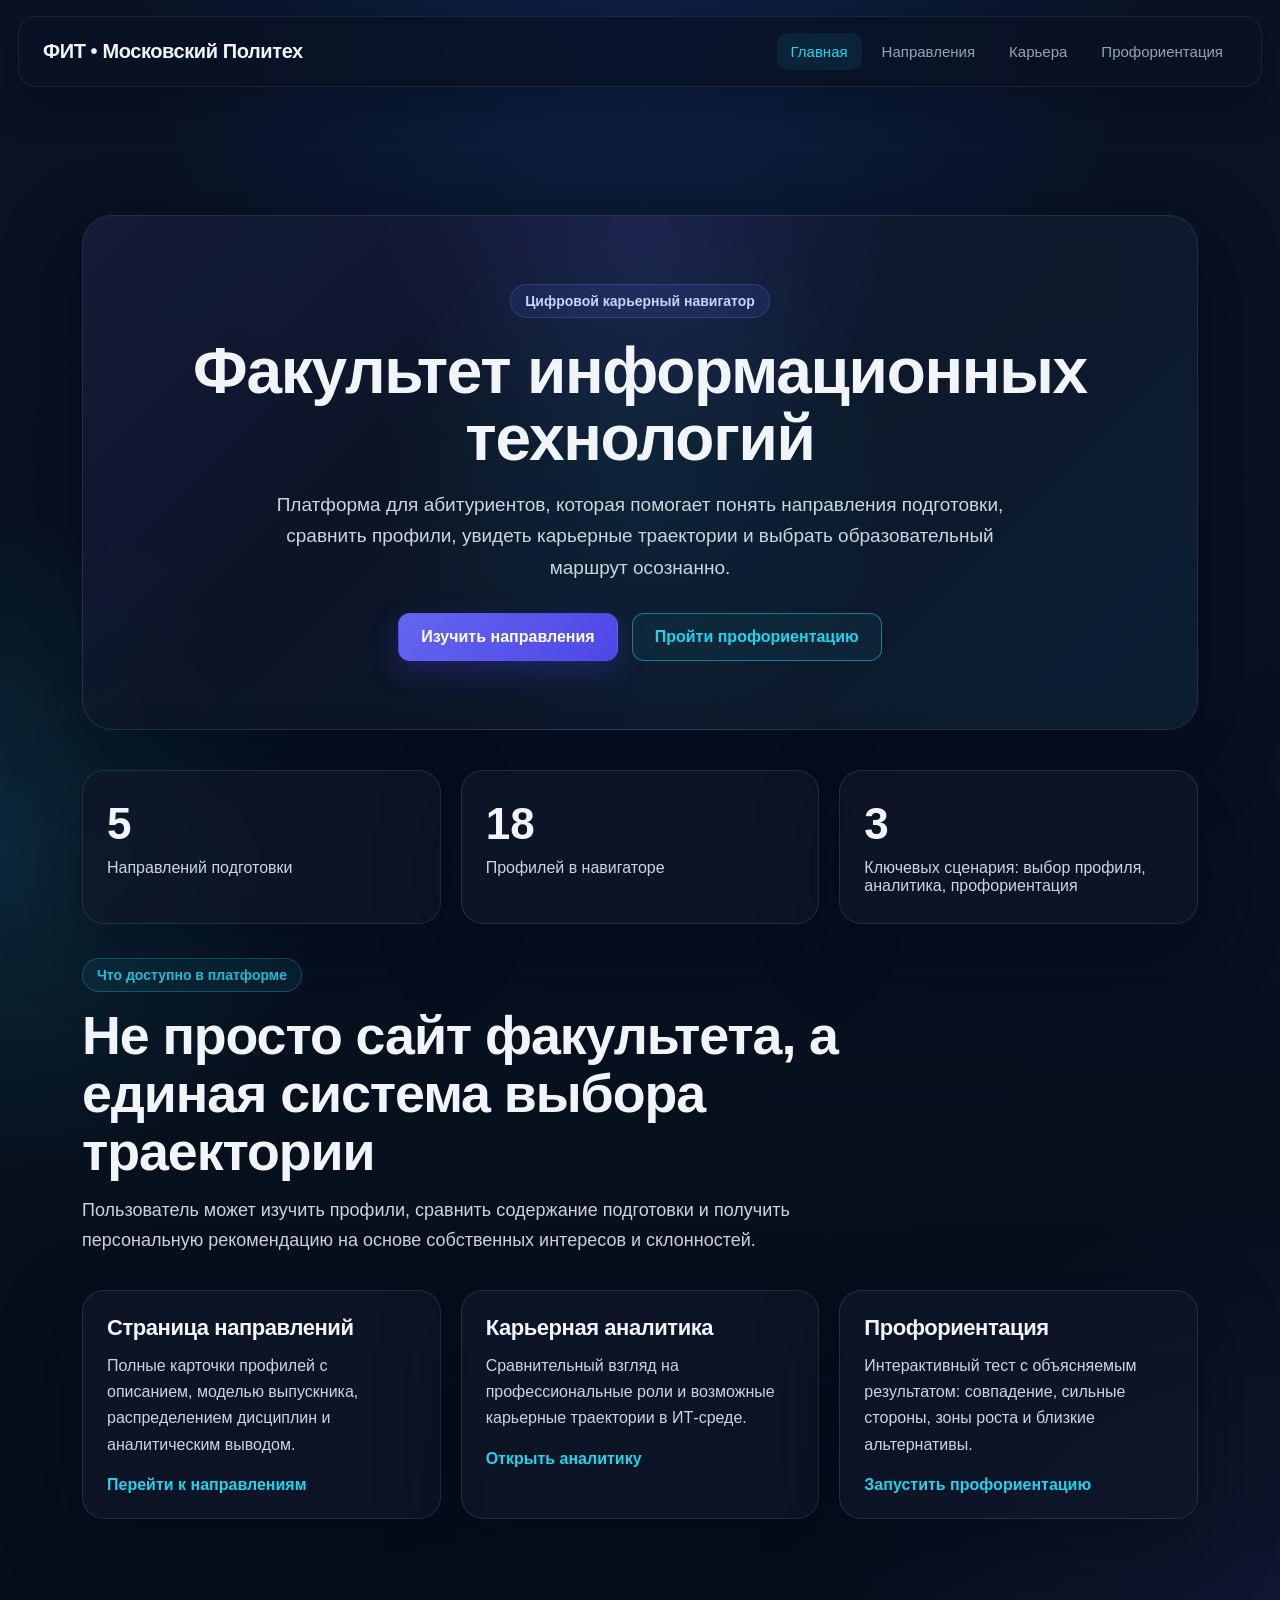
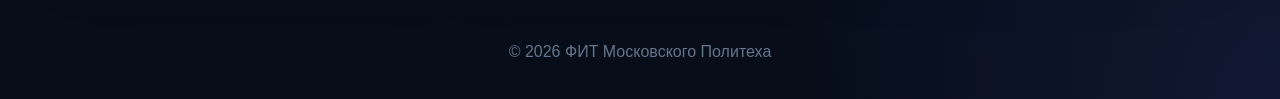
==== index.html @ 4e808062 "Add files via upload" ====
<!DOCTYPE html>
<html lang="ru">
<head>
  <meta charset="UTF-8">
  <meta name="viewport" content="width=device-width, initial-scale=1.0">
  <title>ФИТ | Московский Политех</title>
  <link rel="stylesheet" href="css/style.css">
</head>
<body>

<header class="navbar">
  <div class="logo">ФИТ • Московский Политех</div>
  <nav>
    <a href="index.html" class="active">Главная</a>
    <a href="programs.html">Направления</a>
    <a href="career.html">Карьера</a>
    <a href="navigator.html">Профориентация</a>
  </nav>
</header>

<main class="page-main">
  <section class="hero">
    <div class="content">
      <div class="hero-panel fade-in">
        <div class="hero-badge">Цифровой карьерный навигатор</div>
        <h1>Факультет информационных технологий</h1>
        <p>
          Платформа для абитуриентов, которая помогает понять направления подготовки,
          сравнить профили, увидеть карьерные траектории и выбрать образовательный маршрут осознанно.
        </p>
        <div class="hero-buttons">
          <a href="programs.html" class="primary-btn">Изучить направления</a>
          <a href="navigator.html" class="secondary-btn">Пройти профориентацию</a>
        </div>
      </div>
    </div>
  </section>

  <section class="stats">
    <div class="content">
      <div class="stats-grid">
        <div class="stat-card">
          <div class="stat-value">5</div>
          <div class="stat-label">Направлений подготовки</div>
        </div>
        <div class="stat-card">
          <div class="stat-value">18</div>
          <div class="stat-label">Профилей в навигаторе</div>
        </div>
        <div class="stat-card">
          <div class="stat-value">3</div>
          <div class="stat-label">Ключевых сценария: выбор профиля, аналитика, профориентация</div>
        </div>
      </div>
    </div>
  </section>

  <section class="section-block">
    <div class="content">
      <div class="page-hero">
        <div class="page-kicker">Что доступно в платформе</div>
        <h1>Не просто сайт факультета, а единая система выбора траектории</h1>
        <p>
          Пользователь может изучить профили, сравнить содержание подготовки и получить
          персональную рекомендацию на основе собственных интересов и склонностей.
        </p>
      </div>

      <div class="feature-grid">
        <article class="feature-card">
          <h3>Страница направлений</h3>
          <p>
            Полные карточки профилей с описанием, моделью выпускника,
            распределением дисциплин и аналитическим выводом.
          </p>
          <a class="feature-link" href="programs.html">Перейти к направлениям</a>
        </article>

        <article class="feature-card">
          <h3>Карьерная аналитика</h3>
          <p>
            Сравнительный взгляд на профессиональные роли и возможные
            карьерные траектории в ИТ-среде.
          </p>
          <a class="feature-link" href="career.html">Открыть аналитику</a>
        </article>

        <article class="feature-card">
          <h3>Профориентация</h3>
          <p>
            Интерактивный тест с объясняемым результатом: совпадение,
            сильные стороны, зоны роста и близкие альтернативы.
          </p>
          <a class="feature-link" href="navigator.html">Запустить профориентацию</a>
        </article>
      </div>
    </div>
  </section>
</main>

<footer>
  © 2026 ФИТ Московского Политеха
</footer>

</body>
</html>
---- css/style.css ----
/* ===== БАЗА ===== */

:root {
  --bg-main: #07111f;
  --bg-deep: #0b1220;
  --bg-panel: rgba(15, 23, 42, 0.78);
  --bg-panel-strong: rgba(12, 19, 34, 0.92);
  --bg-soft: rgba(30, 41, 59, 0.58);
  --line: rgba(148, 163, 184, 0.18);
  --line-strong: rgba(148, 163, 184, 0.28);
  --text-main: #f1f5f9;
  --text-soft: #cbd5e1;
  --text-muted: #94a3b8;
  --text-faint: #64748b;
  --accent: #22d3ee;
  --accent-soft: rgba(34, 211, 238, 0.14);
  --primary: #6366f1;
  --primary-soft: rgba(99, 102, 241, 0.16);
  --danger: #f87171;
  --shadow: 0 24px 80px rgba(2, 8, 23, 0.48);
  --radius-lg: 24px;
  --radius-md: 18px;
  --radius-sm: 12px;
  --content-width: 1180px;
}

* {
  box-sizing: border-box;
}

html {
  scroll-behavior: smooth;
}

body {
  margin: 0;
  font-family: "Inter", sans-serif;
  color: var(--text-main);
  background:
    radial-gradient(circle at top center, rgba(37, 99, 235, 0.16), transparent 28%),
    radial-gradient(circle at left center, rgba(34, 211, 238, 0.12), transparent 22%),
    radial-gradient(circle at right bottom, rgba(99, 102, 241, 0.12), transparent 24%),
    linear-gradient(180deg, #091325 0%, #07111f 55%, #060d18 100%);
  display: flex;
  flex-direction: column;
  min-height: 100vh;
}

body::before {
  content: "";
  position: fixed;
  inset: 0;
  pointer-events: none;
  background-image:
    linear-gradient(rgba(148, 163, 184, 0.025) 1px, transparent 1px),
    linear-gradient(90deg, rgba(148, 163, 184, 0.025) 1px, transparent 1px);
  background-size: 34px 34px;
  mask-image: radial-gradient(circle at center, black 45%, transparent 92%);
  opacity: 0.5;
}

main {
  flex: 1;
  position: relative;
  z-index: 1;
}

a,
button {
  transition: 0.25s ease;
}

h1,
h2,
h3,
h4 {
  margin: 0;
  letter-spacing: -0.02em;
}

p {
  margin: 0;
  color: var(--text-soft);
  line-height: 1.65;
}

/* ===== ОБЩИЕ КОНТЕЙНЕРЫ ===== */

.content {
  max-width: var(--content-width);
  margin: 0 auto;
  padding: 0 32px;
}

.section-block {
  margin-top: 34px;
}

.page-hero {
  max-width: 820px;
  margin-bottom: 34px;
}

.page-kicker {
  display: inline-block;
  margin-bottom: 14px;
  padding: 8px 14px;
  border: 1px solid rgba(34, 211, 238, 0.3);
  background: rgba(34, 211, 238, 0.08);
  color: var(--accent);
  border-radius: 999px;
  font-size: 14px;
  font-weight: 700;
}

.page-hero h1 {
  font-size: clamp(34px, 4.2vw, 54px);
  line-height: 1.08;
  margin-bottom: 16px;
}

.page-hero p {
  font-size: 18px;
  color: var(--text-soft);
}

.page-panel {
  background: var(--bg-panel);
  border: 1px solid var(--line);
  border-radius: var(--radius-lg);
  padding: 28px;
  box-shadow: var(--shadow);
  backdrop-filter: blur(14px);
}

.section-caption {
  margin-bottom: 18px;
  color: var(--text-muted);
  font-size: 15px;
}

/* ===== НАВБАР ===== */

.navbar {
  position: sticky;
  top: 0;
  z-index: 50;
  display: flex;
  justify-content: space-between;
  align-items: center;
  max-width: calc(var(--content-width) + 64px);
  margin: 16px auto 0;
  padding: 16px 24px;
  width: calc(100% - 24px);
  background: rgba(9, 19, 37, 0.78);
  border: 1px solid rgba(148, 163, 184, 0.12);
  border-radius: 18px;
  backdrop-filter: blur(16px);
  box-shadow: 0 16px 40px rgba(2, 8, 23, 0.28);
}

.logo {
  font-size: 20px;
  font-weight: 800;
  color: var(--text-main);
  letter-spacing: -0.02em;
}

.navbar nav {
  display: flex;
  align-items: center;
  gap: 6px;
}

.navbar a {
  color: var(--text-muted);
  text-decoration: none;
  margin-left: 0;
  padding: 10px 14px;
  border-radius: 10px;
  font-size: 15px;
}

.navbar a:hover {
  color: var(--text-main);
  background: rgba(255, 255, 255, 0.04);
}

.navbar a.active,
.btn-nav {
  color: var(--accent);
  background: rgba(34, 211, 238, 0.08);
}

/* ===== КНОПКИ ===== */

.primary-btn,
.secondary-btn {
  display: inline-flex;
  align-items: center;
  justify-content: center;
  gap: 10px;
  min-height: 48px;
  padding: 12px 22px;
  border-radius: 12px;
  text-decoration: none;
  border: 1px solid transparent;
  font-size: 16px;
  font-weight: 600;
  cursor: pointer;
}

.primary-btn {
  background: linear-gradient(135deg, #6366f1 0%, #4f46e5 100%);
  color: white;
  box-shadow: 0 10px 28px rgba(79, 70, 229, 0.28);
}

.primary-btn:hover {
  transform: translateY(-1px);
  box-shadow: 0 16px 34px rgba(79, 70, 229, 0.34);
}

.secondary-btn {
  border: 1px solid rgba(34, 211, 238, 0.5);
  color: var(--accent);
  background: rgba(34, 211, 238, 0.06);
}

.secondary-btn:hover {
  transform: translateY(-1px);
  background: rgba(34, 211, 238, 0.12);
}

/* ===== ГЛАВНАЯ ===== */

.hero {
  padding: 72px 0 22px;
}

.hero-panel {
  position: relative;
  text-align: center;
  overflow: hidden;
  padding: 68px 24px;
  background:
    radial-gradient(circle at top center, rgba(99, 102, 241, 0.18), transparent 34%),
    radial-gradient(circle at center, rgba(34, 211, 238, 0.07), transparent 42%),
    var(--bg-panel);
  border: 1px solid var(--line);
  border-radius: 30px;
  box-shadow: var(--shadow);
  backdrop-filter: blur(14px);
}

.hero-panel::before {
  content: "";
  position: absolute;
  inset: 0;
  background: linear-gradient(135deg, rgba(99, 102, 241, 0.09), transparent 34%, rgba(34, 211, 238, 0.05));
  pointer-events: none;
}

.hero-panel > * {
  position: relative;
  z-index: 1;
}

.hero-badge {
  display: inline-flex;
  padding: 8px 14px;
  border-radius: 999px;
  background: rgba(99, 102, 241, 0.12);
  border: 1px solid rgba(99, 102, 241, 0.3);
  color: #c7d2fe;
  font-weight: 700;
  font-size: 14px;
  margin-bottom: 20px;
}

.hero h1 {
  max-width: 900px;
  margin: 0 auto 18px;
  font-size: clamp(40px, 5vw, 64px);
  line-height: 1.04;
}

.hero p {
  max-width: 760px;
  margin: 0 auto;
  font-size: 19px;
  color: var(--text-soft);
}

.hero-buttons {
  display: flex;
  justify-content: center;
  flex-wrap: wrap;
  gap: 14px;
  margin-top: 30px;
}

.stats {
  padding: 18px 0 0;
}

.stats-grid {
  display: grid;
  grid-template-columns: repeat(3, minmax(0, 1fr));
  gap: 20px;
}

.stat-card {
  background: var(--bg-panel);
  border: 1px solid var(--line);
  border-radius: 22px;
  padding: 28px 24px;
  box-shadow: var(--shadow);
  backdrop-filter: blur(12px);
}

.stat-value {
  font-size: clamp(32px, 4vw, 44px);
  font-weight: 800;
  color: var(--text-main);
  margin-bottom: 10px;
}

.stat-label {
  color: var(--text-soft);
  font-size: 16px;
}

.feature-grid {
  display: grid;
  grid-template-columns: repeat(3, minmax(0, 1fr));
  gap: 20px;
}

.feature-card {
  background: var(--bg-panel);
  border: 1px solid var(--line);
  border-radius: 22px;
  padding: 24px;
  box-shadow: var(--shadow);
}

.feature-card h3 {
  font-size: 22px;
  margin-bottom: 12px;
}

.feature-card p {
  margin-bottom: 18px;
}

.feature-link {
  display: inline-flex;
  color: var(--accent);
  font-weight: 600;
  text-decoration: none;
}

/* ===== НАПРАВЛЕНИЯ ===== */

.page-main {
  padding: 56px 0 90px;
}

.accordion {
  background: transparent;
  border-radius: 0;
  padding: 0;
  backdrop-filter: none;
}

.accordion-item {
  margin-bottom: 16px;
  border-radius: 18px;
  overflow: hidden;
  background: rgba(9, 19, 37, 0.72);
  border: 1px solid var(--line);
  box-shadow: 0 12px 28px rgba(2, 8, 23, 0.24);
}

.accordion-header {
  padding: 22px 24px;
  cursor: pointer;
  transition: 0.25s ease;
}

.accordion-header h3 {
  font-size: 24px;
  line-height: 1.3;
}

.accordion-header:hover {
  background: rgba(99, 102, 241, 0.1);
}

.accordion-content {
  max-height: 0;
  overflow: hidden;
  transition: max-height 0.45s ease;
}

.accordion-content.open {
  max-height: 2600px;
}

.profile-card {
  padding: 22px 24px;
  border-top: 1px solid rgba(255, 255, 255, 0.06);
  cursor: pointer;
  transition: 0.25s ease;
}

.profile-card:hover {
  background: rgba(255, 255, 255, 0.025);
}

.profile-card h4 {
  font-size: 22px;
  margin-bottom: 10px;
}

.profile-card p {
  color: var(--text-soft);
}

/* ===== КАРЬЕРА ===== */

.chart-shell {
  background: var(--bg-panel);
  border: 1px solid var(--line);
  border-radius: 26px;
  padding: 28px;
  box-shadow: var(--shadow);
  margin-top: 26px;
}

.chart-header {
  max-width: 760px;
  margin-bottom: 18px;
}

.chart-header h2 {
  font-size: 28px;
  margin-bottom: 10px;
}

.chart-header p {
  color: var(--text-soft);
}

.chart-canvas-wrap {
  position: relative;
  min-height: 360px;
}

.insight-grid {
  display: grid;
  grid-template-columns: repeat(3, minmax(0, 1fr));
  gap: 20px;
  margin-top: 26px;
}

.insight-card {
  background: var(--bg-panel);
  border: 1px solid var(--line);
  border-radius: 22px;
  padding: 24px;
  box-shadow: var(--shadow);
}

.insight-card h3 {
  font-size: 20px;
  margin-bottom: 10px;
}

/* ===== ПРОФОРИЕНТАЦИЯ ===== */

.navigator-wrapper {
  display: flex;
  justify-content: center;
  padding: 22px 0 90px;
}

.navigator-card {
  display: none;
  max-width: 980px;
  width: 100%;
  background: var(--bg-panel);
  padding: 40px;
  border-radius: 26px;
  backdrop-filter: blur(12px);
  box-shadow: var(--shadow);
  border: 1px solid var(--line);
}

.navigator-card.active {
  display: block;
}

.navigator-intro {
  max-width: 700px;
  margin-bottom: 10px;
}

.navigator-intro h1 {
  margin-bottom: 14px;
  font-size: clamp(32px, 4vw, 48px);
}

.navigator-intro p {
  font-size: 18px;
}

.progress-bar {
  width: 100%;
  height: 10px;
  background: rgba(148, 163, 184, 0.18);
  border-radius: 999px;
  overflow: hidden;
  margin-bottom: 28px;
}

#progress {
  width: 0;
  height: 100%;
  background: linear-gradient(90deg, #6366f1 0%, #22d3ee 100%);
  transition: width 0.3s ease;
}

.answers {
  display: flex;
  flex-direction: column;
  gap: 15px;
}

.answer-btn {
  padding: 16px 18px;
  border-radius: 14px;
  background: rgba(99, 102, 241, 0.12);
  cursor: pointer;
  transition: 0.25s;
  border: 1px solid rgba(99, 102, 241, 0.16);
}

.answer-btn:hover {
  background: rgba(99, 102, 241, 0.22);
  transform: translateY(-1px);
}

.result-card canvas {
  margin: 24px 0 6px;
}

.result-main-title {
  font-size: 28px;
  font-weight: 800;
  line-height: 1.25;
}

.result-subtitle {
  margin-top: 8px;
  color: var(--text-soft);
  font-size: 18px;
}

.result-percent {
  margin-top: 10px;
  color: var(--accent);
  font-size: 22px;
  font-weight: 800;
}

.result-section {
  margin-top: 28px;
}

.result-section h3 {
  margin-bottom: 14px;
  font-size: 28px;
  line-height: 1.25;
}

.result-paragraph {
  color: var(--text-soft);
  line-height: 1.7;
  margin: 10px 0 0;
}

.result-list {
  padding-left: 24px;
  margin: 0;
}

.result-list li {
  margin-bottom: 8px;
  line-height: 1.65;
  color: #e2e8f0;
}

.ordered-list {
  padding-left: 28px;
}

.type-badge {
  display: inline-block;
  padding: 10px 14px;
  border-radius: 999px;
  background: rgba(34, 211, 238, 0.12);
  border: 1px solid rgba(34, 211, 238, 0.35);
  color: var(--accent);
  font-weight: 700;
  margin-bottom: 12px;
}

.danger-title {
  color: var(--danger);
}

.factor-table {
  border-radius: 16px;
  overflow: hidden;
  border: 1px solid rgba(255, 255, 255, 0.08);
  background: rgba(15, 23, 42, 0.45);
}

.factor-row {
  display: grid;
  grid-template-columns: 2fr 1fr 1fr;
  gap: 12px;
  padding: 14px 16px;
  border-bottom: 1px solid rgba(255, 255, 255, 0.06);
}

.factor-row:last-child {
  border-bottom: none;
}

.factor-head {
  background: rgba(99, 102, 241, 0.12);
  font-weight: 700;
  color: var(--text-soft);
}

.alternative-list {
  display: grid;
  gap: 14px;
}

.alternative-card {
  background: rgba(15, 23, 42, 0.45);
  border: 1px solid rgba(255, 255, 255, 0.06);
  border-radius: 16px;
  padding: 16px;
}

.alternative-card strong {
  display: block;
  margin-bottom: 6px;
  font-size: 17px;
}

.alternative-card span {
  display: inline-block;
  margin-bottom: 10px;
  color: var(--accent);
  font-weight: 700;
}

.alternative-card p {
  margin: 0;
  color: var(--text-soft);
  line-height: 1.55;
}

/* ===== МОДАЛЬНОЕ ОКНО ===== */

.modal-overlay {
  position: fixed;
  inset: 0;
  background: rgba(7, 12, 22, 0.84);
  display: flex;
  justify-content: center;
  align-items: center;
  z-index: 1000;
  padding: 24px;
  backdrop-filter: blur(8px);
}

.modal-window {
  background: var(--bg-panel-strong);
  color: white;
  padding: 30px;
  width: min(920px, 100%);
  max-height: 90vh;
  overflow-y: auto;
  border-radius: 22px;
  border: 1px solid var(--line);
  box-shadow: var(--shadow);
}

.modal-window h2 {
  font-size: 32px;
  margin-bottom: 18px;
}

.modal-window h3 {
  font-size: 24px;
  margin: 26px 0 12px;
}

.modal-window ul {
  margin: 0;
  padding-left: 22px;
}

.modal-window li {
  margin-bottom: 8px;
  line-height: 1.6;
  color: var(--text-soft);
}

.modal-window p {
  color: var(--text-soft);
}

.modal-close {
  float: right;
  cursor: pointer;
  font-size: 28px;
  color: var(--text-muted);
}

.modal-close:hover {
  color: var(--text-main);
}

/* ===== FOOTER ===== */

footer {
  position: relative;
  z-index: 1;
  text-align: center;
  padding: 34px 20px 38px;
  color: var(--text-faint);
}

/* ===== АНИМАЦИЯ ===== */

.fade-in {
  animation: fadeIn 0.6s ease;
}

@keyframes fadeIn {
  from {
    opacity: 0;
    transform: translateY(12px);
  }
  to {
    opacity: 1;
    transform: translateY(0);
  }
}

/* ===== АДАПТИВ ===== */

@media (max-width: 1100px) {
  .stats-grid,
  .feature-grid,
  .insight-grid {
    grid-template-columns: 1fr;
  }
}

@media (max-width: 900px) {
  .navbar {
    flex-direction: column;
    align-items: stretch;
    gap: 12px;
  }

  .navbar nav {
    flex-wrap: wrap;
    justify-content: flex-start;
  }

  .content {
    padding: 0 20px;
  }

  .hero {
    padding-top: 48px;
  }

  .hero-panel {
    padding: 48px 20px;
  }

  .page-main {
    padding-top: 40px;
  }

  .navigator-card {
    padding: 28px 20px;
  }

  .modal-window {
    padding: 24px 20px;
  }

  .factor-row {
    grid-template-columns: 1.5fr 0.8fr 1fr;
    font-size: 14px;
  }
}

@media (max-width: 640px) {
  .logo {
    font-size: 18px;
  }

  .navbar {
    width: calc(100% - 14px);
    margin-top: 8px;
    padding: 14px 16px;
  }

  .navbar a {
    font-size: 14px;
    padding: 9px 12px;
  }

  .page-hero h1,
  .hero h1 {
    font-size: 34px;
  }

  .page-hero p,
  .hero p,
  .navigator-intro p {
    font-size: 16px;
  }

  .result-main-title {
    font-size: 23px;
  }

  .result-subtitle {
    font-size: 16px;
  }

  .result-percent {
    font-size: 18px;
  }

  .result-section h3,
  .chart-header h2,
  .modal-window h3 {
    font-size: 22px;
  }

  .factor-row {
    grid-template-columns: 1.4fr 0.8fr 1fr;
    gap: 8px;
    padding: 12px;
  }

  .hero-buttons {
    flex-direction: column;
    align-items: center;
  }

  .primary-btn,
  .secondary-btn {
    width: 100%;
    max-width: 320px;
  }
}
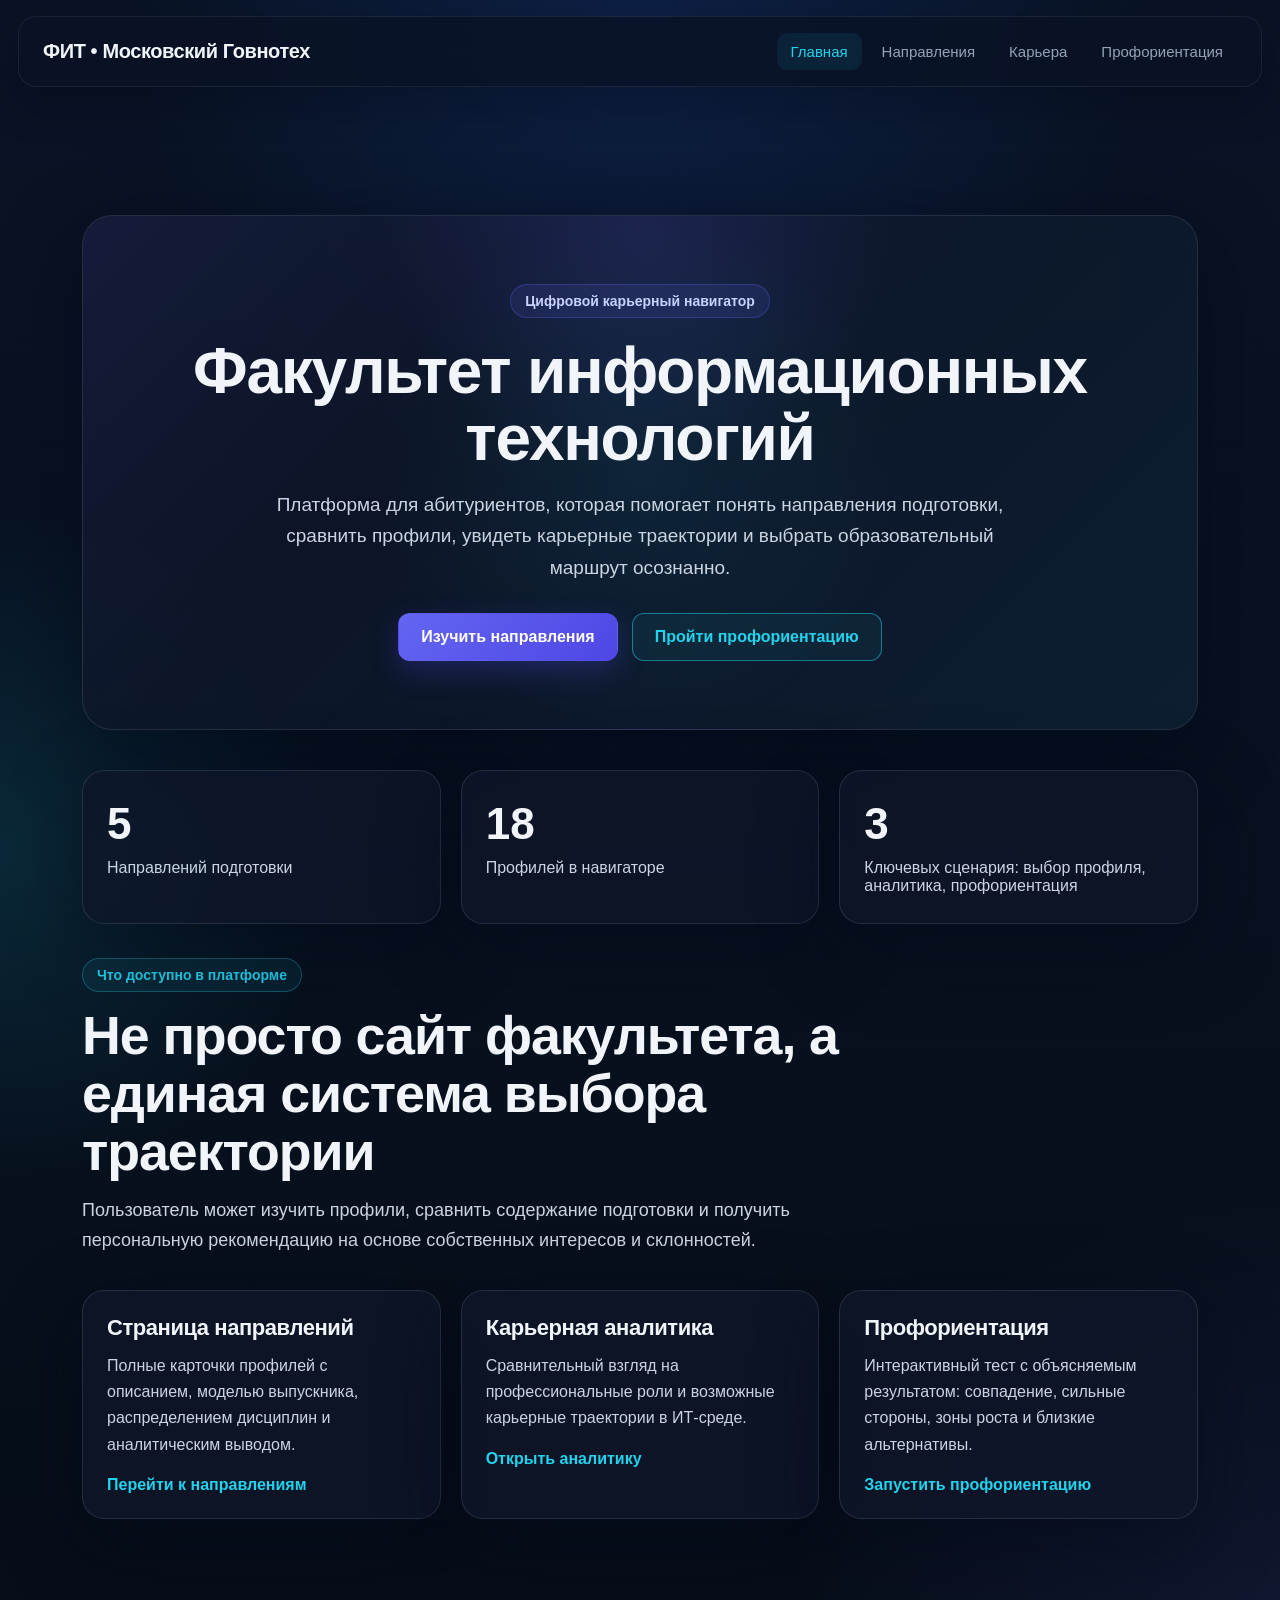
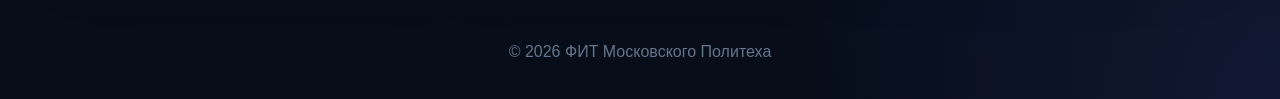
==== commit 52a438ab: "Update index.html" ====
--- a/index.html
+++ b/index.html
@@ -4,12 +4,13 @@
   <meta charset="UTF-8">
   <meta name="viewport" content="width=device-width, initial-scale=1.0">
   <title>ФИТ | Московский Политех</title>
+  <link rel="icon" type="image/png" href="polytech_logo_sizes_black.png">
   <link rel="stylesheet" href="css/style.css">
 </head>
 <body>
 
 <header class="navbar">
-  <div class="logo">ФИТ • Московский Политех</div>
+  <div class="logo">ФИТ • Московский Говнотех</div>
   <nav>
     <a href="index.html" class="active">Главная</a>
     <a href="programs.html">Направления</a>
@@ -103,4 +104,8 @@
 </footer>
 
 </body>
-</html>+
+</html>
+
+
+
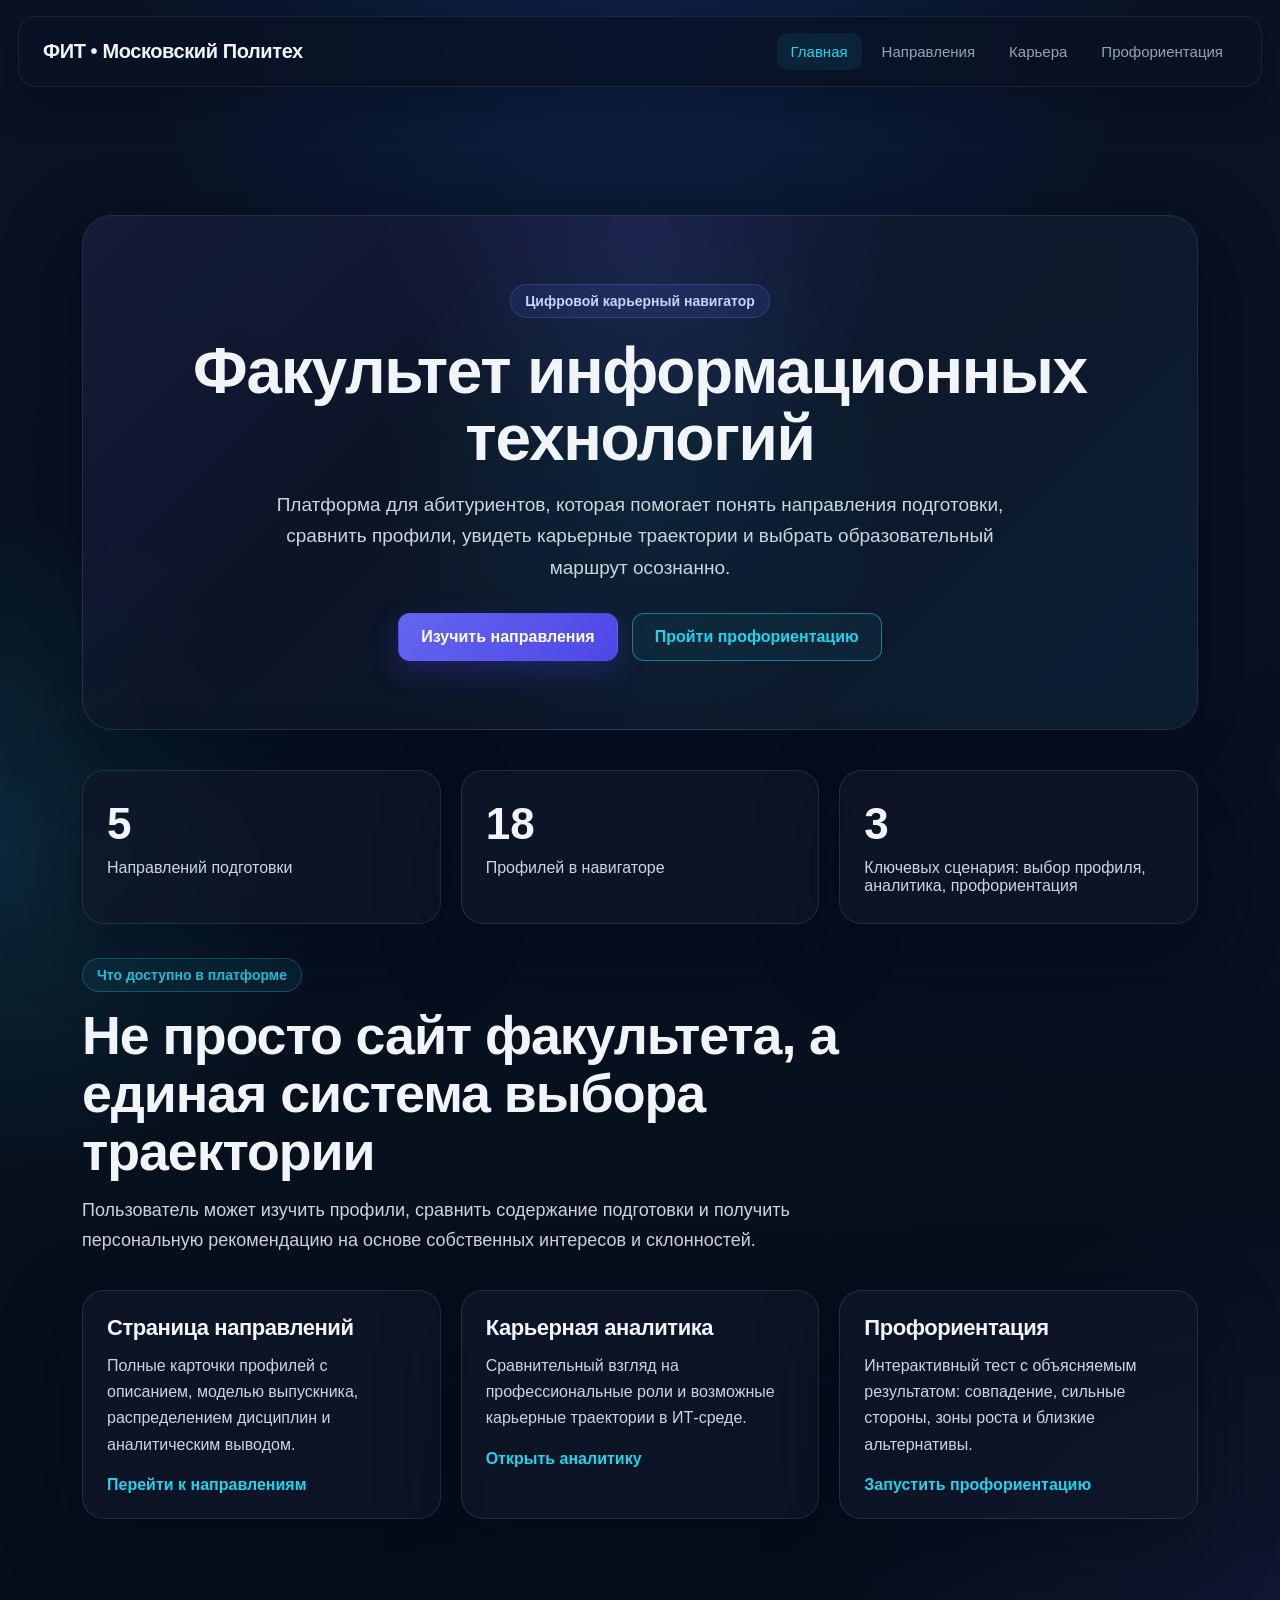
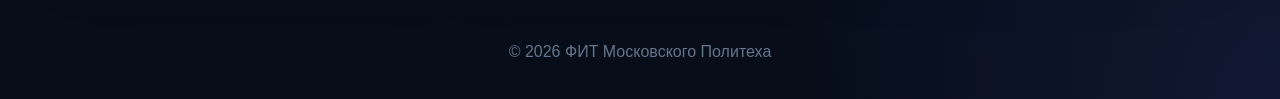
==== commit 4b2438ec: "Update index.html" ====
--- a/index.html
+++ b/index.html
@@ -10,7 +10,7 @@
 <body>
 
 <header class="navbar">
-  <div class="logo">ФИТ • Московский Говнотех</div>
+  <div class="logo">ФИТ • Московский Политех</div>
   <nav>
     <a href="index.html" class="active">Главная</a>
     <a href="programs.html">Направления</a>
@@ -109,3 +109,4 @@
 
 
 
+
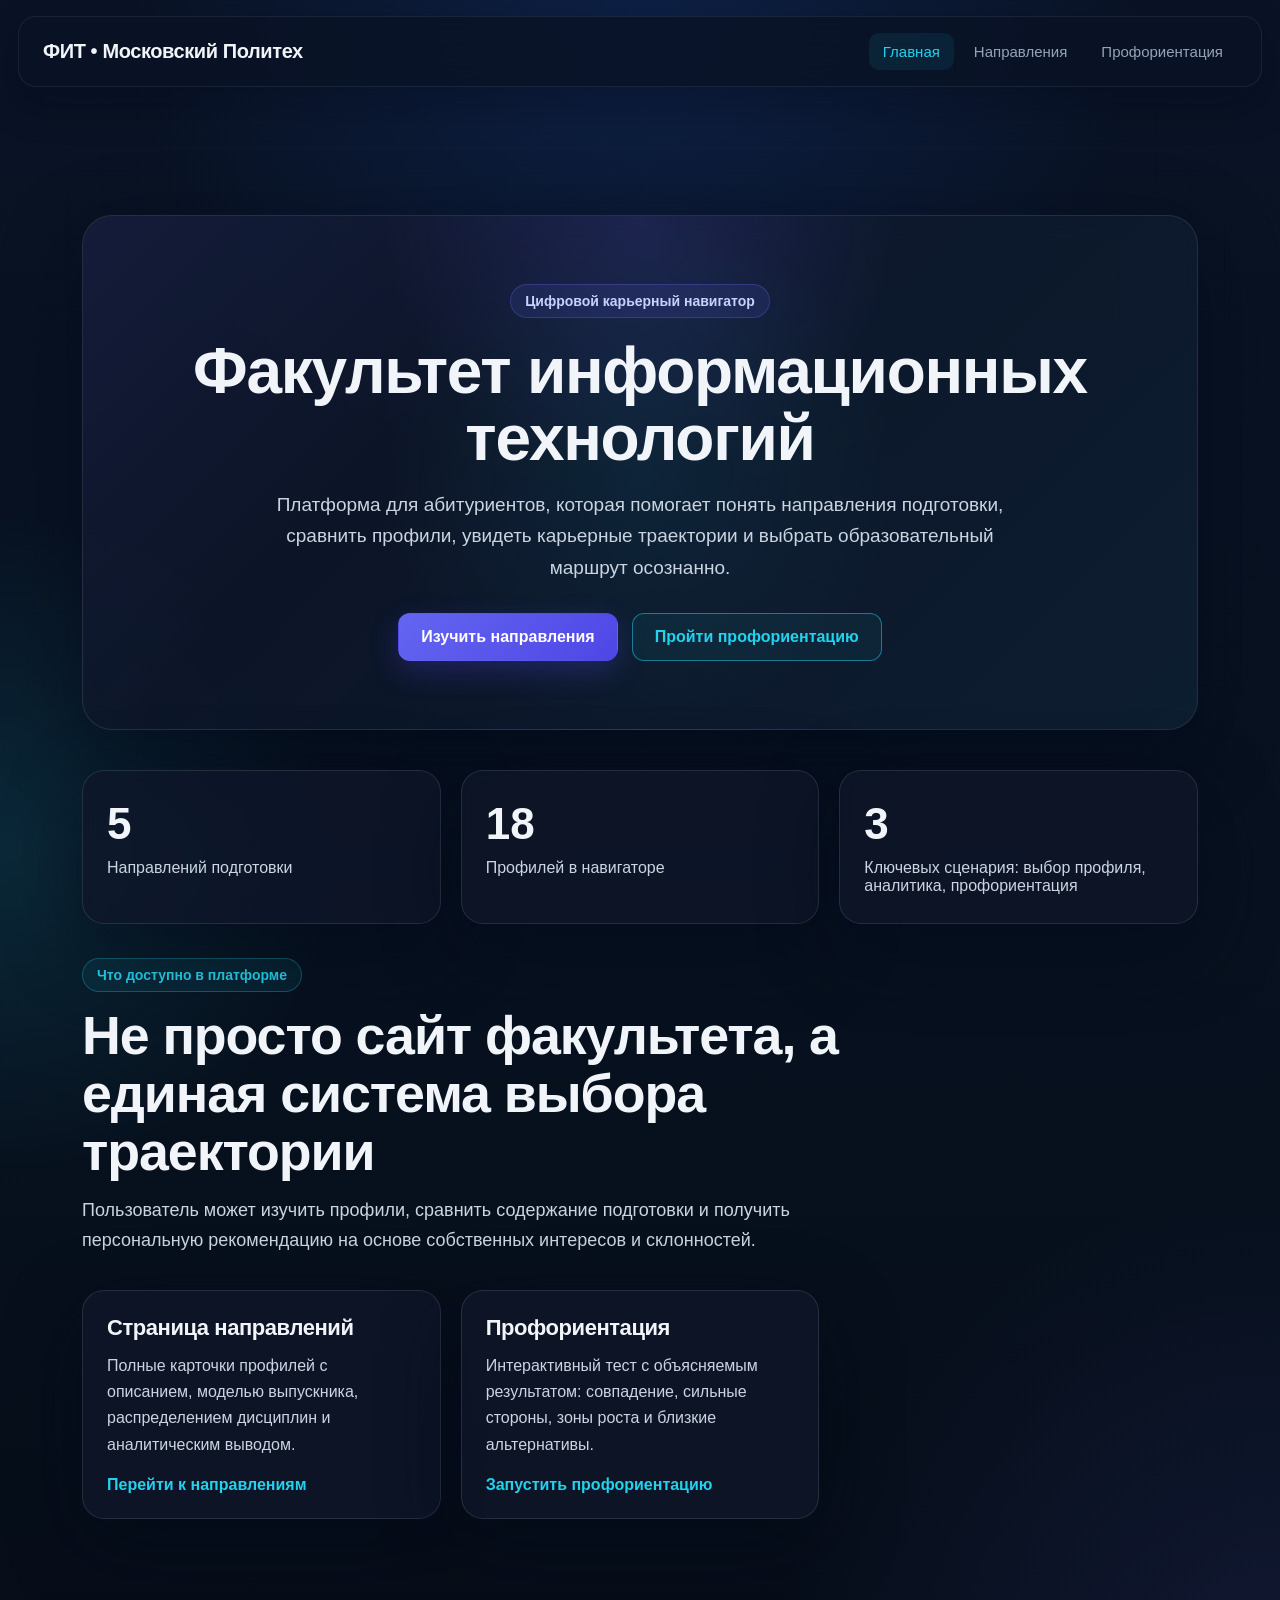
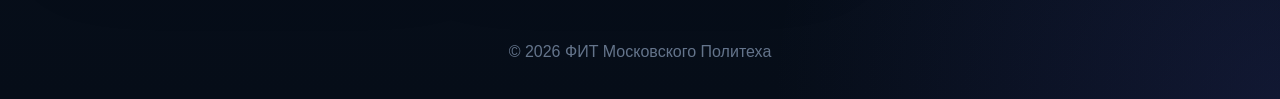
==== commit bbfebc6c: "Update index.html" ====
--- a/index.html
+++ b/index.html
@@ -14,7 +14,6 @@
   <nav>
     <a href="index.html" class="active">Главная</a>
     <a href="programs.html">Направления</a>
-    <a href="career.html">Карьера</a>
     <a href="navigator.html">Профориентация</a>
   </nav>
 </header>
@@ -77,14 +76,7 @@
           <a class="feature-link" href="programs.html">Перейти к направлениям</a>
         </article>
 
-        <article class="feature-card">
-          <h3>Карьерная аналитика</h3>
-          <p>
-            Сравнительный взгляд на профессиональные роли и возможные
-            карьерные траектории в ИТ-среде.
-          </p>
-          <a class="feature-link" href="career.html">Открыть аналитику</a>
-        </article>
+
 
         <article class="feature-card">
           <h3>Профориентация</h3>
@@ -104,9 +96,4 @@
 </footer>
 
 </body>
-
 </html>
-
-
-
-
--- a/css/style.css
+++ b/css/style.css
@@ -780,12 +780,28 @@
   .navbar {
     flex-direction: column;
     align-items: stretch;
-    gap: 12px;
+    gap: 10px;
+    padding: 14px 16px;
   }
 
   .navbar nav {
-    flex-wrap: wrap;
-    justify-content: flex-start;
+    width: 100%;
+    display: flex;
+    flex-wrap: nowrap;
+    gap: 8px;
+    overflow-x: auto;
+    -webkit-overflow-scrolling: touch;
+    scrollbar-width: none;
+    padding-bottom: 2px;
+  }
+
+  .navbar nav::-webkit-scrollbar {
+    display: none;
+  }
+
+  .navbar a {
+    flex: 0 0 auto;
+    white-space: nowrap;
   }
 
   .content {
@@ -815,6 +831,155 @@
   .factor-row {
     grid-template-columns: 1.5fr 0.8fr 1fr;
     font-size: 14px;
+  }
+}
+
+.accordion-header-main {
+  display: flex;
+  justify-content: space-between;
+  align-items: flex-start;
+  gap: 18px;
+}
+
+.accordion-header-text {
+  min-width: 0;
+}
+
+.accordion-header-text p {
+  margin-top: 10px;
+  color: #94a3b8;
+}
+
+.accordion-header-icon {
+  flex: 0 0 auto;
+  font-size: 26px;
+  line-height: 1;
+  color: #22d3ee;
+  font-weight: 700;
+}
+
+.profile-card-main {
+  display: flex;
+  justify-content: space-between;
+  align-items: flex-start;
+  gap: 18px;
+  flex-wrap: wrap;
+}
+
+.profile-card-text {
+  flex: 1;
+  min-width: 260px;
+}
+
+.profile-card-text h4 {
+  margin-bottom: 10px;
+}
+
+.profile-card-type {
+  margin-top: 12px;
+  color: #22d3ee;
+  font-size: 14px;
+}
+
+.profile-card-link {
+  color: #94a3b8;
+  font-size: 14px;
+}
+
+.modal-top {
+  margin-bottom: 24px;
+}
+
+.modal-program-label {
+  color: #22d3ee;
+  font-size: 14px;
+  font-weight: 700;
+  margin-bottom: 10px;
+}
+
+.modal-description {
+  margin-top: 14px;
+}
+
+.modal-section {
+  margin-top: 22px;
+}
+
+.modal-chart-wrap {
+  margin-top: 14px;
+  background: rgba(15, 23, 42, 0.45);
+  border: 1px solid rgba(255, 255, 255, 0.08);
+  border-radius: 16px;
+  padding: 18px;
+}
+
+.rating-grid {
+  display: grid;
+  grid-template-columns: repeat(auto-fit, minmax(200px, 1fr));
+  gap: 12px;
+  margin-top: 12px;
+}
+
+.rating-card {
+  background: rgba(15, 23, 42, 0.45);
+  border: 1px solid rgba(255, 255, 255, 0.08);
+  border-radius: 14px;
+  padding: 14px;
+}
+
+.rating-label {
+  color: #94a3b8;
+  font-size: 14px;
+}
+
+.rating-value {
+  font-size: 24px;
+  font-weight: 800;
+  margin-top: 6px;
+}
+
+@media (max-width: 640px) {
+  .accordion-header {
+    padding: 18px 16px;
+  }
+
+  .accordion-header h3 {
+    font-size: 18px;
+    line-height: 1.35;
+  }
+
+  .accordion-header-text p {
+    font-size: 14px;
+  }
+
+  .accordion-header-icon {
+    font-size: 22px;
+  }
+
+  .profile-card {
+    padding: 18px 16px;
+  }
+
+  .profile-card-text {
+    min-width: 0;
+  }
+
+  .profile-card h4 {
+    font-size: 18px;
+    line-height: 1.35;
+  }
+
+  .profile-card-link {
+    width: 100%;
+    margin-top: 6px;
+  }
+
+  .modal-chart-wrap {
+    padding: 12px;
+  }
+
+  .rating-grid {
+    grid-template-columns: 1fr;
   }
 }
 
@@ -879,4 +1044,27 @@
     width: 100%;
     max-width: 320px;
   }
-}+}
+
+#questionTitle {
+  margin-bottom: 30px;
+  line-height: 1.3;
+}
+
+.skills-chart-wrap {
+  position: relative;
+  width: 100%;
+  height: 520px;
+  margin: 24px 0 10px;
+}
+
+#skillsChart {
+  width: 100% !important;
+  height: 100% !important;
+}
+
+@media (max-width: 768px) {
+  .skills-chart-wrap {
+    height: 420px;
+  }
+}
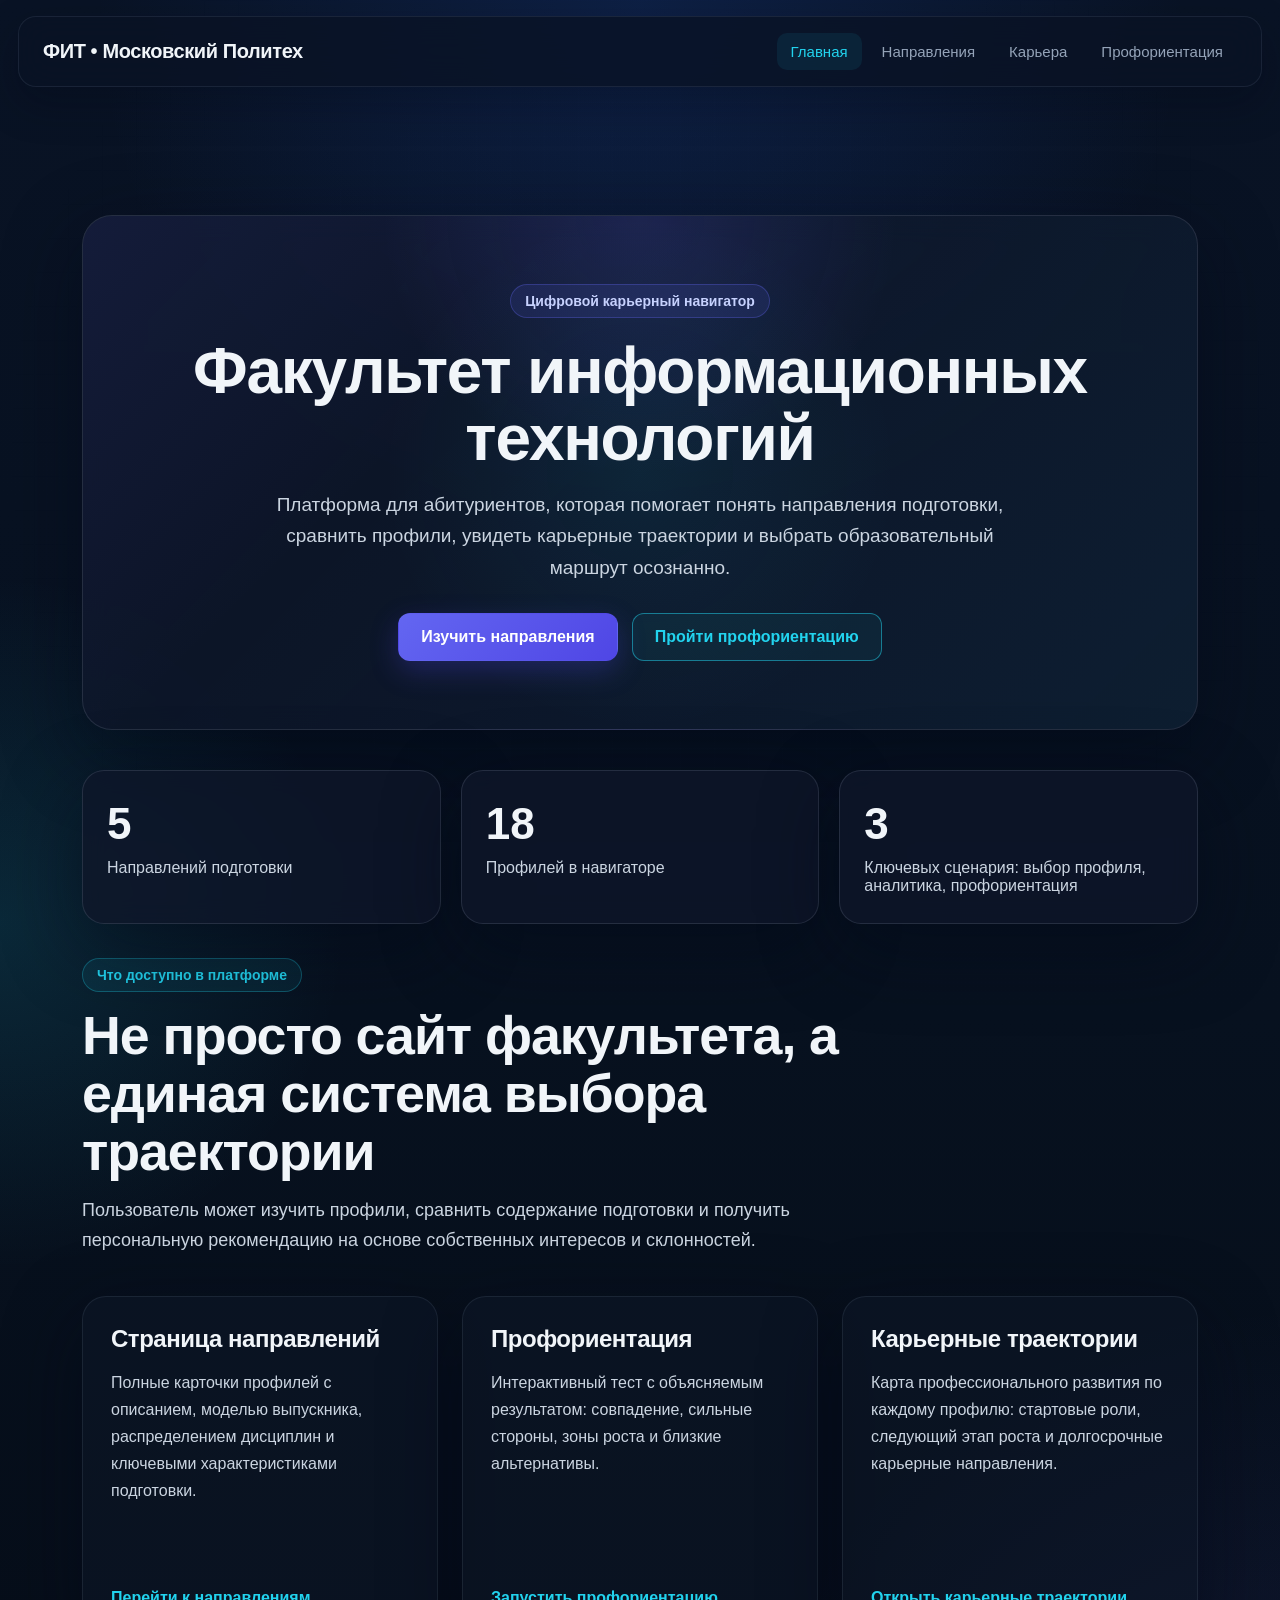
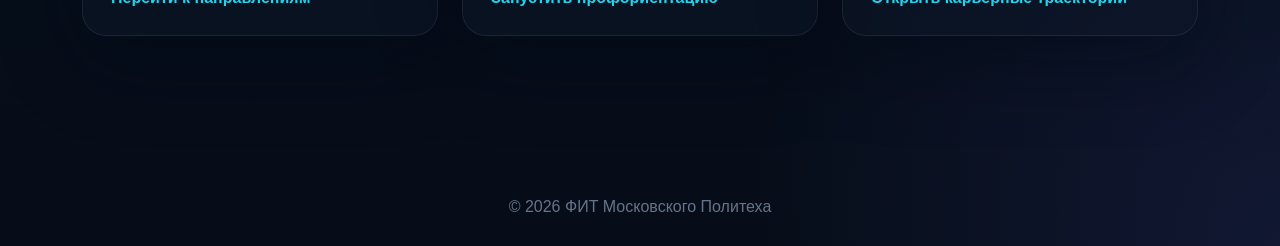
==== commit 9b7c684c: "Summary (required)" ====
--- a/index.html
+++ b/index.html
@@ -14,6 +14,7 @@
   <nav>
     <a href="index.html" class="active">Главная</a>
     <a href="programs.html">Направления</a>
+    <a href="career.html">Карьера</a>
     <a href="navigator.html">Профориентация</a>
   </nav>
 </header>
@@ -67,25 +68,32 @@
       </div>
 
       <div class="feature-grid">
-        <article class="feature-card">
+        <div class="feature-card">
           <h3>Страница направлений</h3>
           <p>
             Полные карточки профилей с описанием, моделью выпускника,
-            распределением дисциплин и аналитическим выводом.
+            распределением дисциплин и ключевыми характеристиками подготовки.
           </p>
-          <a class="feature-link" href="programs.html">Перейти к направлениям</a>
-        </article>
+          <a href="programs.html">Перейти к направлениям</a>
+        </div>
 
-
-
-        <article class="feature-card">
+        <div class="feature-card">
           <h3>Профориентация</h3>
           <p>
             Интерактивный тест с объясняемым результатом: совпадение,
             сильные стороны, зоны роста и близкие альтернативы.
           </p>
-          <a class="feature-link" href="navigator.html">Запустить профориентацию</a>
-        </article>
+          <a href="navigator.html">Запустить профориентацию</a>
+        </div>
+
+        <div class="feature-card">
+          <h3>Карьерные траектории</h3>
+          <p>
+            Карта профессионального развития по каждому профилю:
+            стартовые роли, следующий этап роста и долгосрочные карьерные направления.
+          </p>
+          <a href="career.html">Открыть карьерные траектории</a>
+        </div>
       </div>
     </div>
   </section>
@@ -96,4 +104,4 @@
 </footer>
 
 </body>
-</html>
+</html>
--- a/css/style.css
+++ b/css/style.css
@@ -133,6 +133,14 @@
   backdrop-filter: blur(14px);
 }
 
+.page-panel {
+  margin-bottom: 28px;
+}
+
+.page-panel:last-child {
+  margin-bottom: 0;
+}
+
 .section-caption {
   margin-bottom: 18px;
   color: var(--text-muted);
@@ -1068,3 +1076,711 @@
     height: 420px;
   }
 }
+
+.compare-panel {
+  margin-bottom: 28px;
+}
+
+.compare-controls {
+  display: grid;
+  grid-template-columns: 1fr 1fr 1fr auto;
+  gap: 16px;
+  align-items: end;
+}
+
+.compare-field {
+  display: flex;
+  flex-direction: column;
+  gap: 8px;
+}
+
+.compare-field label {
+  color: #cbd5e1;
+  font-size: 14px;
+  font-weight: 600;
+}
+
+.compare-field select {
+  width: 100%;
+  min-height: 48px;
+  padding: 12px 14px;
+  border-radius: 12px;
+  border: 1px solid rgba(148, 163, 184, 0.2);
+  background: rgba(15, 23, 42, 0.72);
+  color: #f1f5f9;
+  font-size: 15px;
+  outline: none;
+}
+
+.compare-field select:focus {
+  border-color: rgba(34, 211, 238, 0.45);
+  box-shadow: 0 0 0 3px rgba(34, 211, 238, 0.08);
+}
+
+.compare-result {
+  margin-top: 22px;
+}
+
+.compare-cards {
+  display: grid;
+  gap: 18px;
+}
+
+.compare-card {
+  background: rgba(15, 23, 42, 0.5);
+  border: 1px solid rgba(148, 163, 184, 0.12);
+  border-radius: 18px;
+  padding: 20px;
+}
+
+.compare-card h3 {
+  font-size: 24px;
+  line-height: 1.25;
+  margin-bottom: 10px;
+}
+
+.compare-card-program {
+  color: #22d3ee;
+  font-size: 14px;
+  font-weight: 700;
+  margin-bottom: 10px;
+}
+
+.compare-card-type {
+  margin-top: 12px;
+  color: #94a3b8;
+  font-size: 14px;
+}
+
+.compare-section {
+  margin-top: 22px;
+}
+
+.compare-section h3 {
+  font-size: 24px;
+  margin-bottom: 14px;
+}
+
+.compare-table {
+  border-radius: 16px;
+  overflow-x: auto;
+  border: 1px solid rgba(255, 255, 255, 0.08);
+  background: rgba(15, 23, 42, 0.45);
+}
+
+.compare-row {
+  display: grid;
+  gap: 12px;
+  padding: 14px 16px;
+  border-bottom: 1px solid rgba(255, 255, 255, 0.06);
+  min-width: 720px;
+}
+
+.compare-row:last-child {
+  border-bottom: none;
+}
+
+.compare-row.head {
+  background: rgba(99, 102, 241, 0.12);
+  font-weight: 700;
+  color: #cbd5e1;
+}
+
+.compare-difference-list {
+  display: grid;
+  gap: 12px;
+}
+
+.compare-difference-item {
+  background: rgba(15, 23, 42, 0.45);
+  border: 1px solid rgba(148, 163, 184, 0.12);
+  border-radius: 14px;
+  padding: 16px;
+  color: #cbd5e1;
+  line-height: 1.6;
+}
+
+.compare-columns {
+  display: grid;
+  gap: 18px;
+}
+
+.compare-columns ul {
+  margin: 0;
+  padding-left: 20px;
+}
+
+.compare-columns li {
+  margin-bottom: 8px;
+  color: #e2e8f0;
+  line-height: 1.6;
+}
+
+.compare-subtitle {
+  font-size: 18px;
+  margin-bottom: 12px;
+}
+
+@media (max-width: 1100px) {
+  .compare-controls {
+    grid-template-columns: 1fr 1fr;
+  }
+
+  .compare-controls .primary-btn {
+    width: 100%;
+    grid-column: 1 / -1;
+  }
+}
+
+@media (max-width: 900px) {
+  .compare-controls,
+  .compare-cards,
+  .compare-columns {
+    grid-template-columns: 1fr !important;
+  }
+}
+
+@media (max-width: 640px) {
+  .compare-card h3,
+  .compare-section h3 {
+    font-size: 20px;
+  }
+
+  .compare-row {
+    padding: 12px;
+    font-size: 14px;
+    min-width: 680px;
+  }
+}
+
+.compare-actions {
+  display: flex;
+  gap: 12px;
+  flex-wrap: wrap;
+}
+
+@media (max-width: 1100px) {
+  .compare-actions {
+    grid-column: 1 / -1;
+  }
+
+  .compare-actions .primary-btn,
+  .compare-actions .secondary-btn {
+    width: 100%;
+  }
+}
+
+
+.filter-panel {
+  margin-bottom: 28px;
+}
+
+.filter-controls {
+  display: grid;
+  grid-template-columns: 1fr 1fr 1fr auto;
+  gap: 16px;
+  align-items: end;
+}
+
+.filter-field {
+  display: flex;
+  flex-direction: column;
+  gap: 8px;
+}
+
+.filter-field label {
+  color: #cbd5e1;
+  font-size: 14px;
+  font-weight: 600;
+}
+
+.filter-field select {
+  width: 100%;
+  min-height: 48px;
+  padding: 12px 14px;
+  border-radius: 12px;
+  border: 1px solid rgba(148, 163, 184, 0.2);
+  background: rgba(15, 23, 42, 0.72);
+  color: #f1f5f9;
+  font-size: 15px;
+  outline: none;
+}
+
+.filter-field select:focus {
+  border-color: rgba(34, 211, 238, 0.45);
+  box-shadow: 0 0 0 3px rgba(34, 211, 238, 0.08);
+}
+
+.filter-actions {
+  display: flex;
+  gap: 12px;
+  flex-wrap: wrap;
+}
+
+.filter-result {
+  margin-top: 22px;
+}
+
+.filter-result-grid {
+  display: grid;
+  gap: 16px;
+}
+
+.filter-result-card {
+  background: rgba(15, 23, 42, 0.5);
+  border: 1px solid rgba(148, 163, 184, 0.12);
+  border-radius: 18px;
+  padding: 20px;
+}
+
+.filter-result-card h3 {
+  font-size: 22px;
+  line-height: 1.3;
+  margin-bottom: 10px;
+}
+
+.filter-result-program {
+  color: #22d3ee;
+  font-size: 14px;
+  font-weight: 700;
+  margin-bottom: 10px;
+}
+
+.filter-result-type {
+  margin-top: 12px;
+  color: #94a3b8;
+  font-size: 14px;
+}
+
+.filter-result-meta {
+  margin-top: 14px;
+  display: flex;
+  gap: 10px;
+  flex-wrap: wrap;
+}
+
+.filter-badge {
+  display: inline-flex;
+  align-items: center;
+  padding: 8px 12px;
+  border-radius: 999px;
+  background: rgba(34, 211, 238, 0.08);
+  border: 1px solid rgba(34, 211, 238, 0.18);
+  color: #cbd5e1;
+  font-size: 13px;
+}
+
+.filter-result-empty {
+  background: rgba(15, 23, 42, 0.45);
+  border: 1px solid rgba(148, 163, 184, 0.12);
+  border-radius: 14px;
+  padding: 18px;
+  color: #cbd5e1;
+  line-height: 1.6;
+}
+
+.filter-card-actions {
+  margin-top: 16px;
+}
+
+@media (max-width: 1100px) {
+  .filter-controls {
+    grid-template-columns: 1fr 1fr;
+  }
+
+  .filter-actions {
+    grid-column: 1 / -1;
+  }
+}
+
+@media (max-width: 700px) {
+  .filter-controls {
+    grid-template-columns: 1fr;
+  }
+
+  .filter-actions {
+    width: 100%;
+  }
+
+  .filter-actions .primary-btn,
+  .filter-actions .secondary-btn {
+    width: 100%;
+  }
+}
+
+.career-selector-panel {
+  margin-top: 18px;
+}
+
+.career-selector-row {
+  display: grid;
+  grid-template-columns: 1fr;
+  gap: 16px;
+}
+
+.career-selector-field {
+  display: flex;
+  flex-direction: column;
+  gap: 8px;
+}
+
+.career-selector-field label {
+  color: #cbd5e1;
+  font-size: 14px;
+  font-weight: 600;
+}
+
+.career-selector-field select {
+  width: 100%;
+  min-height: 52px;
+  padding: 12px 14px;
+  border-radius: 12px;
+  border: 1px solid rgba(148, 163, 184, 0.2);
+  background: rgba(15, 23, 42, 0.72);
+  color: #f1f5f9;
+  font-size: 15px;
+  outline: none;
+}
+
+.career-selector-field select:focus {
+  border-color: rgba(34, 211, 238, 0.45);
+  box-shadow: 0 0 0 3px rgba(34, 211, 238, 0.08);
+}
+
+.career-result {
+  margin-top: 24px;
+}
+
+.career-hero-card {
+  background: rgba(15, 23, 42, 0.5);
+  border: 1px solid rgba(148, 163, 184, 0.12);
+  border-radius: 22px;
+  padding: 24px;
+}
+
+.career-profile-label {
+  color: #22d3ee;
+  font-size: 14px;
+  font-weight: 700;
+  margin-bottom: 12px;
+}
+
+.career-hero-card h2 {
+  font-size: 32px;
+  line-height: 1.2;
+  margin-bottom: 14px;
+}
+
+.career-path-grid {
+  display: grid;
+  grid-template-columns: repeat(3, minmax(0, 1fr));
+  gap: 18px;
+  margin-top: 22px;
+}
+
+.career-stage-card,
+.career-info-card {
+  background: rgba(15, 23, 42, 0.5);
+  border: 1px solid rgba(148, 163, 184, 0.12);
+  border-radius: 20px;
+  padding: 22px;
+}
+
+.career-stage-number {
+  width: 40px;
+  height: 40px;
+  border-radius: 999px;
+  display: inline-flex;
+  align-items: center;
+  justify-content: center;
+  background: rgba(99, 102, 241, 0.16);
+  border: 1px solid rgba(99, 102, 241, 0.26);
+  color: #c7d2fe;
+  font-weight: 800;
+  margin-bottom: 14px;
+}
+
+.career-stage-card h3,
+.career-info-card h3 {
+  font-size: 22px;
+  margin-bottom: 14px;
+}
+
+.career-stage-card ul,
+.career-info-card ul {
+  margin: 0;
+  padding-left: 20px;
+}
+
+.career-stage-card li,
+.career-info-card li {
+  margin-bottom: 8px;
+  color: #e2e8f0;
+  line-height: 1.6;
+}
+
+.career-info-grid {
+  display: grid;
+  grid-template-columns: 1.1fr 0.9fr;
+  gap: 18px;
+  margin-top: 18px;
+}
+
+.career-info-meta {
+  display: flex;
+  flex-wrap: wrap;
+  gap: 10px;
+  margin-top: 16px;
+}
+
+.career-badge {
+  display: inline-flex;
+  align-items: center;
+  padding: 8px 12px;
+  border-radius: 999px;
+  background: rgba(34, 211, 238, 0.08);
+  border: 1px solid rgba(34, 211, 238, 0.18);
+  color: #cbd5e1;
+  font-size: 13px;
+}
+
+@media (max-width: 1000px) {
+  .career-path-grid,
+  .career-info-grid {
+    grid-template-columns: 1fr;
+  }
+}
+
+@media (max-width: 640px) {
+  .career-hero-card h2 {
+    font-size: 24px;
+  }
+
+  .career-stage-card h3,
+  .career-info-card h3 {
+    font-size: 20px;
+  }
+}
+
+
+.map-panel {
+  margin-bottom: 28px;
+}
+
+.profile-map-header {
+  max-width: 860px;
+  margin-bottom: 22px;
+}
+
+.profile-map-header h2 {
+  font-size: 32px;
+  line-height: 1.15;
+  margin-bottom: 12px;
+}
+
+.profile-map-header p {
+  color: #cbd5e1;
+  line-height: 1.7;
+}
+
+.profile-map-grid {
+  display: grid;
+  grid-template-columns: repeat(3, minmax(0, 1fr));
+  gap: 18px;
+}
+
+.map-zone-card {
+  background: rgba(15, 23, 42, 0.5);
+  border: 1px solid rgba(148, 163, 184, 0.12);
+  border-radius: 20px;
+  padding: 22px;
+}
+
+.map-zone-top {
+  display: flex;
+  align-items: center;
+  gap: 12px;
+  margin-bottom: 12px;
+}
+
+.map-zone-top h3 {
+  font-size: 24px;
+  line-height: 1.2;
+}
+
+.map-zone-badge {
+  width: 36px;
+  height: 36px;
+  border-radius: 999px;
+  display: inline-flex;
+  align-items: center;
+  justify-content: center;
+  background: rgba(34, 211, 238, 0.12);
+  border: 1px solid rgba(34, 211, 238, 0.24);
+  color: #22d3ee;
+  font-weight: 700;
+  font-size: 14px;
+  flex: 0 0 auto;
+}
+
+.map-zone-description {
+  color: #94a3b8;
+  line-height: 1.6;
+  margin-bottom: 16px;
+}
+
+.map-zone-list {
+  display: flex;
+  flex-wrap: wrap;
+  gap: 10px;
+}
+
+.map-profile-chip {
+  padding: 10px 14px;
+  border-radius: 999px;
+  border: 1px solid rgba(99, 102, 241, 0.22);
+  background: rgba(99, 102, 241, 0.1);
+  color: #e2e8f0;
+  font-size: 14px;
+  line-height: 1.35;
+  cursor: pointer;
+  text-align: left;
+}
+
+.map-profile-chip:hover {
+  background: rgba(99, 102, 241, 0.18);
+  border-color: rgba(34, 211, 238, 0.28);
+  color: #ffffff;
+}
+
+.map-profile-chip:disabled {
+  opacity: 0.6;
+  cursor: default;
+}
+
+@media (max-width: 1100px) {
+  .profile-map-grid {
+    grid-template-columns: repeat(2, minmax(0, 1fr));
+  }
+}
+
+@media (max-width: 720px) {
+  .profile-map-grid {
+    grid-template-columns: 1fr;
+  }
+
+  .profile-map-header h2 {
+    font-size: 26px;
+  }
+
+  .map-zone-top h3 {
+    font-size: 22px;
+  }
+
+  .map-zone-card {
+    padding: 18px;
+  }
+}
+
+
+
+.feature-grid {
+  display: grid;
+  grid-template-columns: repeat(3, minmax(0, 1fr));
+  gap: 24px;
+  margin-top: 40px;
+}
+
+.feature-card {
+  background: rgba(15, 23, 42, 0.52);
+  border: 1px solid rgba(148, 163, 184, 0.12);
+  border-radius: 24px;
+  padding: 28px;
+}
+
+.feature-card h3 {
+  font-size: 24px;
+  margin-bottom: 16px;
+}
+
+.feature-card p {
+  color: #cbd5e1;
+  line-height: 1.7;
+  margin-bottom: 22px;
+}
+
+.feature-card a {
+  color: #22d3ee;
+  text-decoration: none;
+  font-weight: 700;
+}
+
+.feature-card a:hover {
+  color: #67e8f9;
+}
+
+@media (max-width: 1000px) {
+  .feature-grid {
+    grid-template-columns: 1fr;
+  }
+}
+
+
+.feature-grid {
+  display: grid;
+  grid-template-columns: repeat(3, minmax(0, 1fr));
+  gap: 24px;
+  margin-top: 40px;
+  align-items: stretch;
+}
+
+.feature-card {
+  background: rgba(15, 23, 42, 0.52);
+  border: 1px solid rgba(148, 163, 184, 0.12);
+  border-radius: 24px;
+  padding: 28px;
+  display: flex;
+  flex-direction: column;
+  min-height: 340px;
+}
+
+.feature-card h3 {
+  font-size: 24px;
+  margin-bottom: 16px;
+}
+
+.feature-card p {
+  color: #cbd5e1;
+  line-height: 1.7;
+  margin-bottom: 22px;
+}
+
+.feature-card a {
+  color: #22d3ee;
+  text-decoration: none;
+  font-weight: 700;
+  margin-top: auto;
+}
+
+.feature-card a:hover {
+  color: #67e8f9;
+}
+
+@media (max-width: 1000px) {
+  .feature-grid {
+    grid-template-columns: 1fr;
+  }
+
+  .feature-card {
+    min-height: auto;
+  }
+}
+
+
+footer {
+  text-align: center;
+  padding: 40px 30px 30px;
+  color: #64748b;
+  margin-top: 32px;
+}
+
